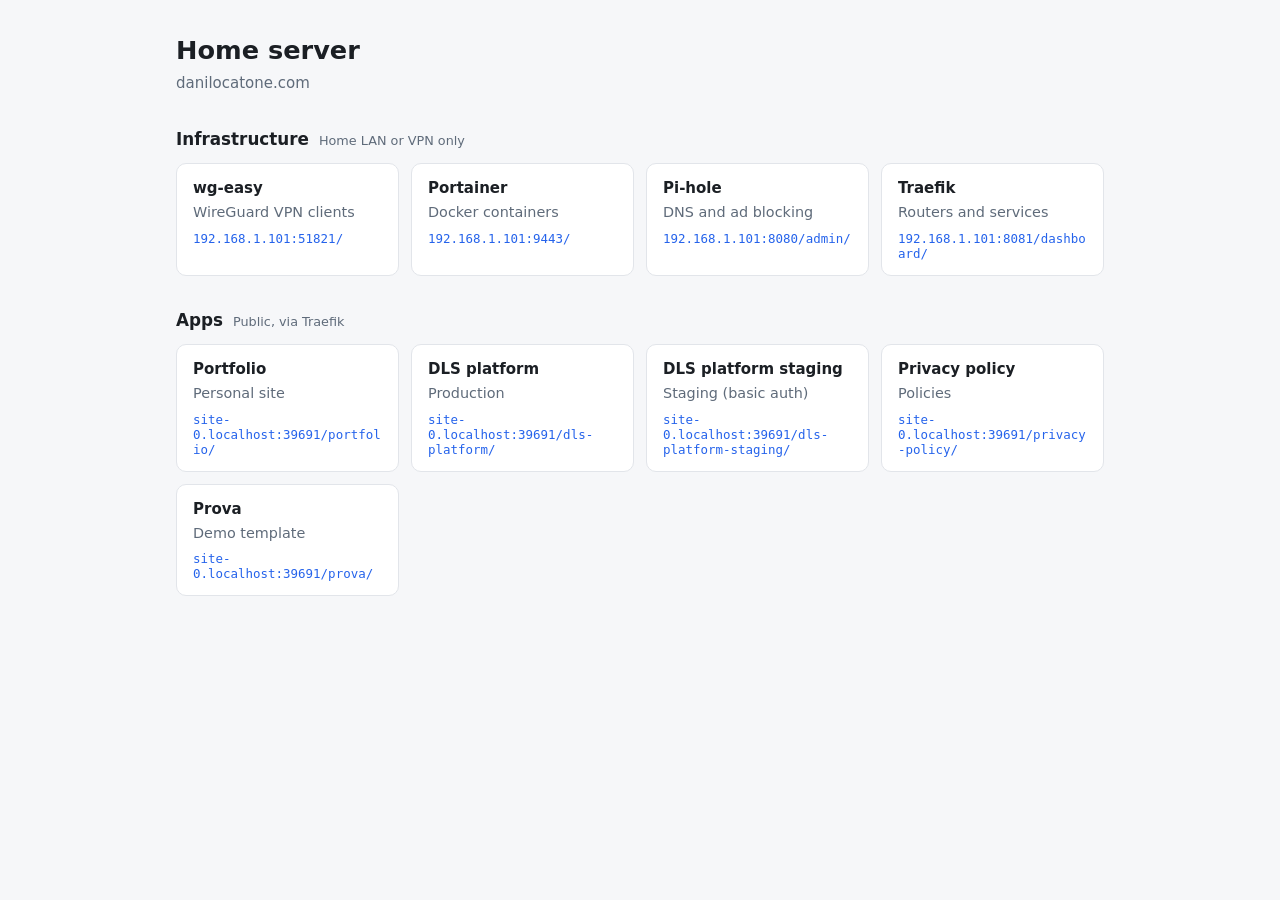
==== infra/dashboard/html/index.html @ 22686982 "feat(dashboard): add infra launcher page at /infra and drop broken wg-easy route" ====
<!doctype html>
<html lang="en">
<head>
  <meta charset="utf-8">
  <meta name="viewport" content="width=device-width, initial-scale=1">
  <meta name="robots" content="noindex">
  <title>Home server</title>
  <link rel="stylesheet" href="style.css">
</head>
<body>
  <main>
    <header>
      <h1>Home server</h1>
      <p class="sub">danilocatone.com</p>
    </header>
    <div id="groups"></div>
  </main>
  <script src="services.js"></script>
  <script>
    function urlFor(s) {
      if (s.lan) return `${s.scheme}://${LAN_HOST}:${s.port}${s.path}`;
      return `${location.origin}${s.path}`;
    }

    const root = document.getElementById("groups");
    for (const g of GROUPS) {
      const section = document.createElement("section");
      const h2 = document.createElement("h2");
      h2.textContent = g.title;
      const note = document.createElement("span");
      note.className = "note";
      note.textContent = g.note || "";
      h2.append(note);
      const grid = document.createElement("div");
      grid.className = "grid";
      for (const s of g.services) {
        const url = urlFor(s);
        const a = document.createElement("a");
        a.className = "card";
        a.href = url;
        a.target = "_blank";
        a.rel = "noopener";
        a.innerHTML = '<span class="name"></span><span class="desc"></span><span class="url"></span>';
        a.querySelector(".name").textContent = s.name;
        a.querySelector(".desc").textContent = s.desc || "";
        a.querySelector(".url").textContent = url.replace(/^https?:\/\//, "");
        grid.append(a);
      }
      section.append(h2, grid);
      root.append(section);
    }
  </script>
</body>
</html>
---- infra/dashboard/html/style.css ----
:root {
  --bg: #f6f7f9;
  --card: #ffffff;
  --border: #e2e5ea;
  --text: #1b1f24;
  --muted: #5f6b7a;
  --accent: #2563eb;
}

@media (prefers-color-scheme: dark) {
  :root {
    --bg: #0f1216;
    --card: #171b21;
    --border: #2a3039;
    --text: #e6e9ee;
    --muted: #8b96a5;
    --accent: #60a5fa;
  }
}

* { box-sizing: border-box; }

body {
  margin: 0;
  background: var(--bg);
  color: var(--text);
  font: 15px/1.45 system-ui, -apple-system, "Segoe UI", Roboto, sans-serif;
}

main {
  max-width: 960px;
  margin: 0 auto;
  padding: 32px 16px 48px;
}

h1 { margin: 0; font-size: 1.6rem; }
.sub { margin: 4px 0 0; color: var(--muted); }

section { margin-top: 32px; }

h2 {
  display: flex;
  align-items: baseline;
  gap: 10px;
  margin: 0 0 12px;
  font-size: 1.05rem;
}

.note { font-size: 0.8rem; font-weight: 400; color: var(--muted); }

.grid {
  display: grid;
  grid-template-columns: repeat(auto-fill, minmax(200px, 1fr));
  gap: 12px;
}

.card {
  display: flex;
  flex-direction: column;
  gap: 2px;
  padding: 14px 16px;
  background: var(--card);
  border: 1px solid var(--border);
  border-radius: 10px;
  color: inherit;
  text-decoration: none;
  transition: border-color 0.15s, transform 0.15s;
}

.card:hover, .card:focus-visible {
  border-color: var(--accent);
  transform: translateY(-1px);
  outline: none;
}

.name { font-weight: 600; }
.desc { color: var(--muted); font-size: 0.9rem; }
.url {
  margin-top: 6px;
  color: var(--accent);
  font: 0.78rem ui-monospace, SFMono-Regular, Menlo, monospace;
  overflow-wrap: anywhere;
}
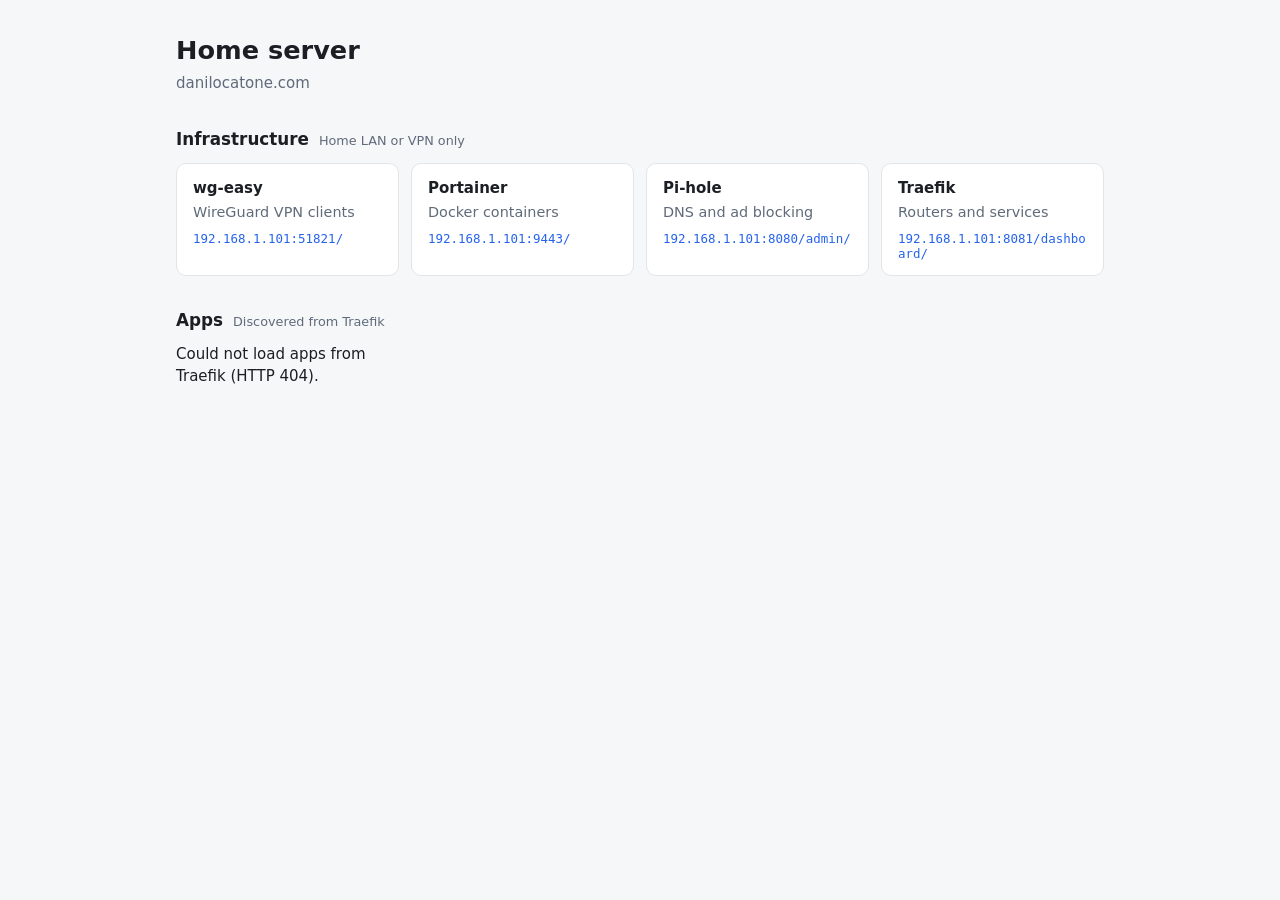
==== commit f023f194: "feat(dashboard): discover apps from Traefik API instead of static list" ====
--- a/infra/dashboard/html/index.html
+++ b/infra/dashboard/html/index.html
@@ -17,38 +17,83 @@
   </main>
   <script src="services.js"></script>
   <script>
-    function urlFor(s) {
-      if (s.lan) return `${s.scheme}://${LAN_HOST}:${s.port}${s.path}`;
-      return `${location.origin}${s.path}`;
+    const root = document.getElementById("groups");
+
+    function card({ name, desc, url, badge }) {
+      const a = document.createElement("a");
+      a.className = "card";
+      a.href = url;
+      a.target = "_blank";
+      a.rel = "noopener";
+      a.innerHTML = '<span class="name"></span><span class="desc"></span><span class="url"></span>';
+      a.querySelector(".name").textContent = name;
+      if (badge) {
+        const b = document.createElement("span");
+        b.className = "badge";
+        b.textContent = badge;
+        a.querySelector(".name").append(b);
+      }
+      a.querySelector(".desc").textContent = desc || "";
+      a.querySelector(".url").textContent = url.replace(/^https?:\/\//, "");
+      return a;
     }
 
-    const root = document.getElementById("groups");
-    for (const g of GROUPS) {
-      const section = document.createElement("section");
+    function section(title, note) {
+      const s = document.createElement("section");
       const h2 = document.createElement("h2");
-      h2.textContent = g.title;
-      const note = document.createElement("span");
-      note.className = "note";
-      note.textContent = g.note || "";
-      h2.append(note);
+      h2.textContent = title;
+      const n = document.createElement("span");
+      n.className = "note";
+      n.textContent = note;
+      h2.append(n);
       const grid = document.createElement("div");
       grid.className = "grid";
-      for (const s of g.services) {
-        const url = urlFor(s);
-        const a = document.createElement("a");
-        a.className = "card";
-        a.href = url;
-        a.target = "_blank";
-        a.rel = "noopener";
-        a.innerHTML = '<span class="name"></span><span class="desc"></span><span class="url"></span>';
-        a.querySelector(".name").textContent = s.name;
-        a.querySelector(".desc").textContent = s.desc || "";
-        a.querySelector(".url").textContent = url.replace(/^https?:\/\//, "");
-        grid.append(a);
+      s.append(h2, grid);
+      root.append(s);
+      return grid;
+    }
+
+    // Infrastructure: static list from services.js
+    const infraGrid = section("Infrastructure", "Home LAN or VPN only");
+    for (const s of INFRA) {
+      infraGrid.append(card({ ...s, url: `${s.scheme}://${LAN_HOST}:${s.port}${s.path}` }));
+    }
+
+    // Apps: one card per top-level path found in enabled Traefik routers.
+    const appsGrid = section("Apps", "Discovered from Traefik");
+
+    function appsFromRouters(routers) {
+      const apps = new Map();
+      for (const r of routers) {
+        if (r.status !== "enabled" || r.name.endsWith("@internal")) continue;
+        const auth = (r.middlewares || []).some((m) => /auth/i.test(m));
+        for (const [, path] of (r.rule || "").matchAll(/(?:PathPrefix|Path)\(`([^`]*)`\)/g)) {
+          const seg = path.split("/")[1];
+          if (!seg || HIDDEN_PATHS.includes(seg)) continue;
+          const app = apps.get(seg) || { auth: false };
+          app.auth = app.auth || auth;
+          apps.set(seg, app);
+        }
       }
-      section.append(h2, grid);
-      root.append(section);
+      return [...apps.entries()].sort(([a], [b]) => a.localeCompare(b));
     }
+
+    fetch("api/http/routers?per_page=1000", { credentials: "same-origin" })
+      .then((r) => (r.ok ? r.json() : Promise.reject(new Error(`HTTP ${r.status}`))))
+      .then((routers) => {
+        const apps = appsFromRouters(routers);
+        if (!apps.length) appsGrid.textContent = "No apps found.";
+        for (const [seg, app] of apps) {
+          appsGrid.append(card({
+            name: seg,
+            url: `${location.origin}/${seg}/`,
+            badge: app.auth ? "login" : "",
+          }));
+        }
+      })
+      .catch((err) => {
+        appsGrid.textContent = `Could not load apps from Traefik (${err.message}).`;
+      });
   </script>
 </body>
 </html>
--- a/infra/dashboard/html/style.css
+++ b/infra/dashboard/html/style.css
@@ -74,6 +74,16 @@
 }
 
 .name { font-weight: 600; }
+.badge {
+  margin-left: 8px;
+  padding: 1px 6px;
+  border: 1px solid var(--border);
+  border-radius: 999px;
+  color: var(--muted);
+  font-size: 0.7rem;
+  font-weight: 500;
+  vertical-align: middle;
+}
 .desc { color: var(--muted); font-size: 0.9rem; }
 .url {
   margin-top: 6px;
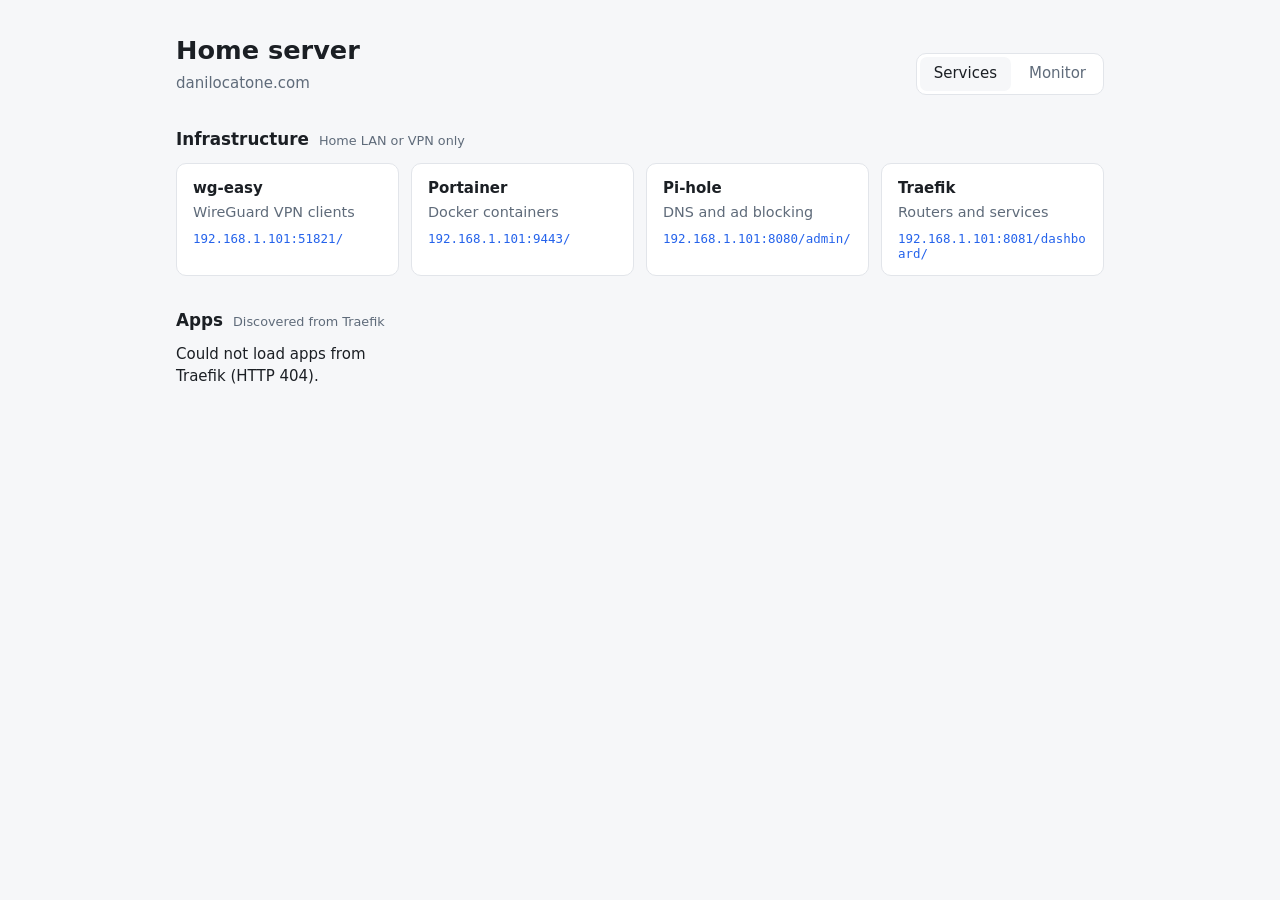
==== commit 02859bad: "feat(dashboard): add Monitor tab with live stats and history charts" ====
--- a/infra/dashboard/html/index.html
+++ b/infra/dashboard/html/index.html
@@ -6,16 +6,43 @@
   <meta name="robots" content="noindex">
   <title>Home server</title>
   <link rel="stylesheet" href="style.css">
+  <link rel="stylesheet" href="monitor.css">
 </head>
 <body>
   <main>
-    <header>
-      <h1>Home server</h1>
-      <p class="sub">danilocatone.com</p>
+    <header class="top">
+      <div>
+        <h1>Home server</h1>
+        <p class="sub">danilocatone.com</p>
+      </div>
+      <nav class="tabs" role="tablist">
+        <a href="#services" role="tab" data-tab="services">Services</a>
+        <a href="#monitor" role="tab" data-tab="monitor">Monitor</a>
+      </nav>
     </header>
-    <div id="groups"></div>
+    <div id="tab-services" role="tabpanel">
+      <div id="groups"></div>
+    </div>
+    <div id="tab-monitor" role="tabpanel" hidden></div>
   </main>
   <script src="services.js"></script>
+  <script src="monitor.js"></script>
+  <script>
+    // Tabs: selected by URL hash (#services, #monitor), so a bookmark or the
+    // kiosk can open a tab directly.
+    function showTab() {
+      const tab = location.hash === "#monitor" ? "monitor" : "services";
+      for (const a of document.querySelectorAll(".tabs a")) {
+        a.setAttribute("aria-selected", String(a.dataset.tab === tab));
+      }
+      document.getElementById("tab-services").hidden = tab !== "services";
+      document.getElementById("tab-monitor").hidden = tab !== "monitor";
+      document.body.classList.toggle("wide", tab === "monitor");
+      Monitor.setActive(tab === "monitor");
+    }
+    window.addEventListener("hashchange", showTab);
+    showTab();
+  </script>
   <script>
     const root = document.getElementById("groups");
 
--- a/infra/dashboard/html/monitor.css
+++ b/infra/dashboard/html/monitor.css
@@ -0,0 +1,187 @@
+/* Tabs + Monitor tab. Base tokens (--bg, --card, ...) come from style.css. */
+:root {
+  --s1: #2a78d6;
+  --s2: #eb6834;
+  --s3: #1baf7a;
+  --grid: #e1e0d9;
+  --axis: #c3c2b7;
+  --tick: #898781;
+  --warn: #fab219;
+  --crit: #d03b3b;
+}
+@media (prefers-color-scheme: dark) {
+  :root {
+    --s1: #3987e5;
+    --s2: #d95926;
+    --s3: #199e70;
+    --grid: #2c2c2a;
+    --axis: #383835;
+  }
+}
+
+body.wide main { max-width: 1600px; }
+
+.top {
+  display: flex;
+  flex-wrap: wrap;
+  align-items: flex-end;
+  justify-content: space-between;
+  gap: 16px;
+}
+.tabs { display: flex; gap: 4px; padding: 3px; background: var(--card); border: 1px solid var(--border); border-radius: 10px; }
+.tabs a {
+  padding: 6px 14px;
+  border-radius: 7px;
+  color: var(--muted);
+  text-decoration: none;
+  font-weight: 500;
+}
+.tabs a[aria-selected="true"] { background: var(--bg); color: var(--text); }
+.tabs a:focus-visible { outline: 2px solid var(--accent); outline-offset: 1px; }
+
+/* Toolbar */
+.mon-toolbar {
+  display: flex;
+  flex-wrap: wrap;
+  align-items: center;
+  gap: 8px 20px;
+  margin-top: 24px;
+  color: var(--muted);
+  font-size: 0.85rem;
+}
+.mon-toolbar select {
+  margin-left: 4px;
+  padding: 3px 6px;
+  background: var(--card);
+  color: var(--text);
+  border: 1px solid var(--border);
+  border-radius: 6px;
+  font: inherit;
+}
+.mon-status { margin-left: auto; font-variant-numeric: tabular-nums; }
+
+/* Tiles */
+.tiles {
+  display: grid;
+  grid-template-columns: repeat(auto-fill, minmax(150px, 1fr));
+  gap: 10px;
+}
+.tile {
+  display: flex;
+  flex-direction: column;
+  gap: 2px;
+  padding: 12px 14px;
+  background: var(--card);
+  border: 1px solid var(--border);
+  border-left: 3px solid var(--border);
+  border-radius: 10px;
+  min-width: 0;
+}
+.tile[data-level="warn"] { border-left-color: var(--warn); }
+.tile[data-level="crit"] { border-left-color: var(--crit); }
+.tile-label { color: var(--muted); font-size: 0.8rem; }
+.tile-value { font-size: 1.6rem; font-weight: 600; line-height: 1.2; white-space: nowrap; overflow: hidden; text-overflow: ellipsis; }
+.tile-sub { color: var(--muted); font-size: 0.78rem; min-height: 1.1em; white-space: nowrap; overflow: hidden; text-overflow: ellipsis; }
+
+/* Processes + cores */
+.mon-split {
+  display: grid;
+  grid-template-columns: minmax(0, 2fr) minmax(0, 1fr);
+  gap: 0 24px;
+}
+@media (max-width: 860px) { .mon-split { grid-template-columns: minmax(0, 1fr); } }
+
+.table-scroll {
+  overflow-x: auto;
+  background: var(--card);
+  border: 1px solid var(--border);
+  border-radius: 10px;
+}
+.procs { width: 100%; border-collapse: collapse; font-size: 0.82rem; table-layout: fixed; }
+.procs th, .procs td { padding: 4px 8px; text-align: left; white-space: nowrap; }
+.procs th { color: var(--muted); font-weight: 500; border-bottom: 1px solid var(--border); position: sticky; top: 0; background: var(--card); }
+.procs th:nth-child(1) { width: 72px; }
+.procs th:nth-child(2) { width: 90px; }
+.procs th:nth-child(3), .procs th:nth-child(4) { width: 58px; }
+.procs th:nth-child(5) { width: 76px; }
+.procs tbody tr:nth-child(odd) { background: color-mix(in srgb, var(--bg) 50%, transparent); }
+.procs .r { text-align: right; }
+.procs .mono { font-family: ui-monospace, SFMono-Regular, Menlo, monospace; font-variant-numeric: tabular-nums; }
+.procs .cmd, .procs .user { overflow: hidden; text-overflow: ellipsis; }
+.procs .cmd { font-family: ui-monospace, SFMono-Regular, Menlo, monospace; color: var(--muted); }
+
+.cores { display: grid; gap: 6px; padding: 12px 14px; background: var(--card); border: 1px solid var(--border); border-radius: 10px; }
+.core { display: grid; grid-template-columns: 40px 1fr 40px; align-items: center; gap: 8px; font-size: 0.8rem; }
+.core-name { color: var(--muted); }
+.core-val { text-align: right; font-variant-numeric: tabular-nums; }
+.core-track { height: 8px; background: var(--grid); border-radius: 4px; overflow: hidden; }
+.core-fill { display: block; height: 100%; background: var(--s1); border-radius: 4px; transition: width 0.3s; }
+
+.sensors {
+  display: grid;
+  grid-template-columns: auto 1fr;
+  gap: 4px 12px;
+  margin: 10px 0 0;
+  padding: 12px 14px;
+  background: var(--card);
+  border: 1px solid var(--border);
+  border-radius: 10px;
+  font-size: 0.82rem;
+}
+.sensors dt { color: var(--muted); }
+.sensors dd { margin: 0; text-align: right; font-variant-numeric: tabular-nums; }
+
+/* Charts */
+.charts {
+  display: grid;
+  grid-template-columns: repeat(auto-fill, minmax(min(100%, 440px), 1fr));
+  gap: 12px;
+}
+.chart-card {
+  padding: 10px 12px 6px;
+  background: var(--card);
+  border: 1px solid var(--border);
+  border-radius: 10px;
+  min-width: 0;
+}
+.chart-card h3 { margin: 0 0 4px; font-size: 0.88rem; font-weight: 600; }
+.legend { display: flex; flex-wrap: wrap; gap: 4px 14px; min-height: 1.2em; font-size: 0.78rem; color: var(--muted); }
+.legend-item { display: inline-flex; align-items: center; gap: 5px; }
+.legend-item b { color: var(--text); font-weight: 600; font-variant-numeric: tabular-nums; }
+.sw { display: inline-block; width: 10px; height: 3px; border-radius: 2px; background: var(--s1); }
+.sw.s2 { background: var(--s2); }
+.sw.s3 { background: var(--s3); }
+
+.chart { position: relative; }
+.chart svg { display: block; overflow: visible; }
+.chart .grid { stroke: var(--grid); stroke-width: 1; }
+.chart .axis { stroke: var(--axis); stroke-width: 1; }
+.chart .tick { fill: var(--tick); font-size: 11px; font-variant-numeric: tabular-nums; }
+.chart .empty { fill: var(--muted); font-size: 12px; }
+.chart .line { fill: none; stroke-width: 2; stroke-linejoin: round; stroke-linecap: round; }
+.chart .line.s1, .chart .bar.s1 { stroke: var(--s1); }
+.chart .line.s2 { stroke: var(--s2); }
+.chart .line.s3 { stroke: var(--s3); }
+.chart .bar { fill: var(--s1); stroke: none; }
+.chart .bar.partial { opacity: 0.5; }
+.chart .bar.hover { opacity: 0.8; }
+.chart .dot { stroke: var(--card); stroke-width: 2; fill: var(--s1); }
+.chart .dot.s2 { fill: var(--s2); }
+.chart .dot.s3 { fill: var(--s3); }
+.chart .cross { stroke: var(--axis); stroke-width: 1; }
+.chart .hit { fill: transparent; }
+.tip {
+  position: absolute;
+  z-index: 2;
+  padding: 6px 9px;
+  background: var(--bg);
+  border: 1px solid var(--border);
+  border-radius: 8px;
+  box-shadow: 0 4px 14px rgba(0, 0, 0, 0.18);
+  font-size: 0.78rem;
+  white-space: nowrap;
+  pointer-events: none;
+}
+.tip div { display: flex; align-items: center; gap: 6px; }
+.tip b { margin-left: auto; padding-left: 10px; font-variant-numeric: tabular-nums; }
+.tip-time { color: var(--muted); }
